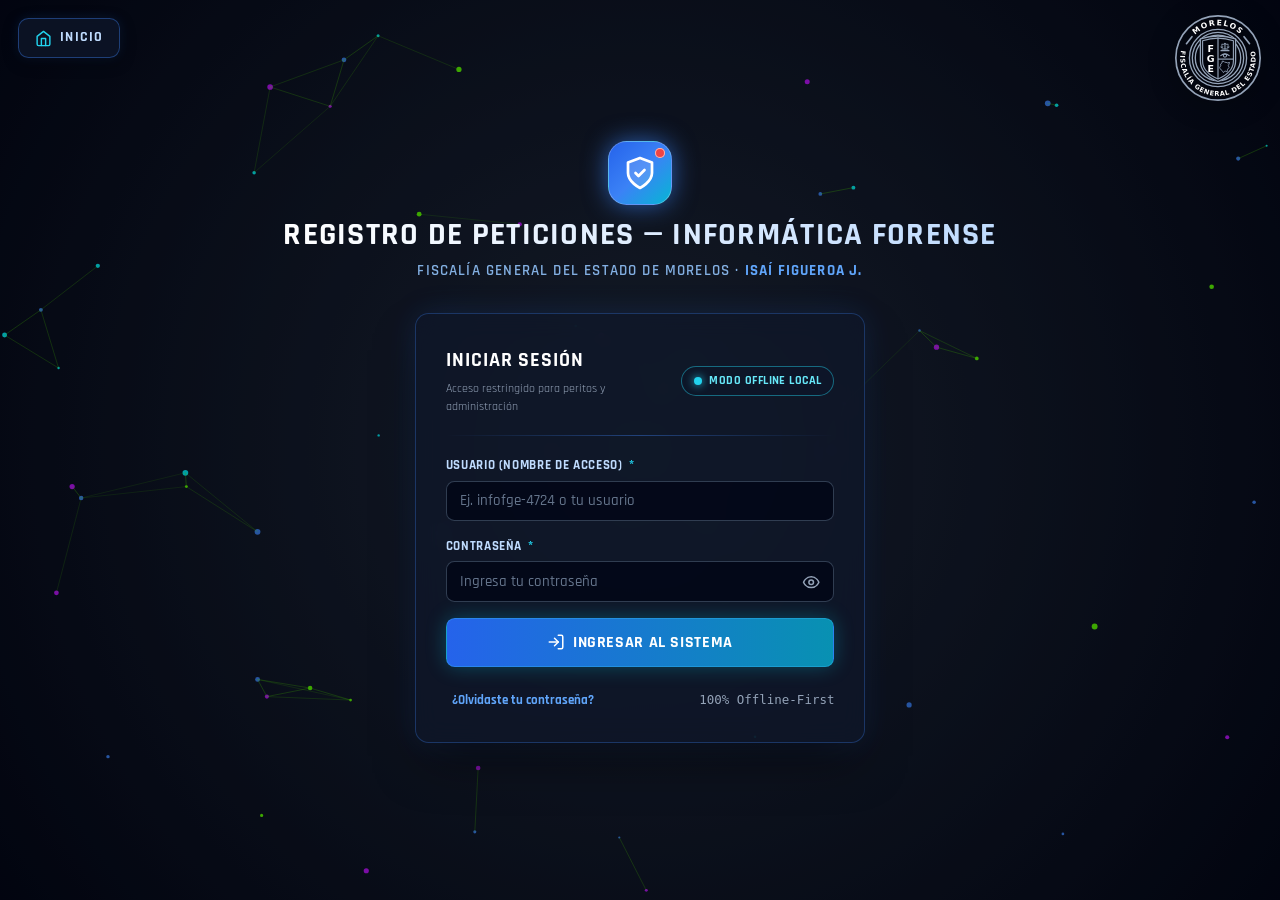
==== admin.html @ f2360ecc "Add files via upload" ====
<!DOCTYPE html>
<html lang="es">
<head>
    <meta charset="UTF-8">
    <meta name="viewport" content="width=device-width, initial-scale=1.0">
    <meta name="description" content="Panel Administrador — Sistema de Registro de Peticiones de Informática Forense FGE Morelos.">
    <meta name="author" content="Isaí Figueroa J.">
    <title>Panel Administrador — Registro Informática Forense | FGE Morelos</title>
    <link rel="manifest" href="manifest.webmanifest">
    <link rel="stylesheet" href="css/styles.css">
</head>
<body>
    <!-- Fondo animado de partículas idéntico al index.html de referencia -->
    <canvas id="network-canvas"></canvas>

    <!-- BOTÓN SUPERIOR IZQUIERDO: INICIO -->
    <a href="index.html" class="btn-inicio" title="Volver al Inicio / Acceso">
        <svg class="svg-icon text-cyan" style="width: 1.25em; height: 1.25em;" viewBox="0 0 24 24">
            <path d="m3 9 9-7 9 7v11a2 2 0 0 1-2 2H5a2 2 0 0 1-2-2z"/>
            <polyline points="9 22 9 12 15 12 15 22"/>
        </svg>
        <span>Inicio</span>
    </a>

    <!-- LOGO SUPERIOR DERECHO: FISCALÍA GENERAL DEL ESTADO DE MORELOS -->
    <div id="fgeLogoSlot" class="logo-fge" title="Fiscalía General del Estado de Morelos"></div>

    <main class="page-shell">
        <!-- ENCABEZADO INSTITUCIONAL -->
        <header class="page-header">
            <div class="header-icon-box">
                <svg style="width: 2.25rem; height: 2.25rem; color: #ffffff;" viewBox="0 0 24 24" fill="none" stroke="currentColor" stroke-width="1.8" stroke-linecap="round" stroke-linejoin="round">
                    <path d="M12 22s8-4 8-10V5l-8-3-8 3v7c0 6 8 10 8 10z" fill="rgba(255,255,255,0.16)"/>
                    <circle cx="12" cy="10" r="3"/>
                    <path d="M7.5 17a5 5 0 0 1 9 0"/>
                </svg>
                <span class="animate-ping" style="position:absolute; width:0.625rem; height:0.625rem; border-radius:9999px; top:6px; right:6px; background-color:#f87171;"></span>
                <span style="position:absolute; width:0.625rem; height:0.625rem; border-radius:9999px; top:6px; right:6px; background-color:#ef4444; border:1px solid rgba(255,255,255,0.6);"></span>
            </div>
            <h1 class="title-gradient">PANEL ADMINISTRADOR — INFORMÁTICA FORENSE</h1>
            <h2>
                Fiscalía General del Estado de Morelos ·
                <a class="u-link" href="http://www.isaifijer.com.mx" target="_blank" rel="noopener noreferrer">Isaí Figueroa J.</a>
            </h2>
        </header>

        <!-- BARRA SUPERIOR DEL ADMINISTRADOR -->
        <section class="glass-panel user-toolbar">
            <div class="user-identity">
                <img id="adminAvatar" src="" alt="Administrador" class="avatar-circle">
                <div>
                    <div class="flex items-center gap-2 flex-wrap">
                        <strong id="adminFullName" style="font-size:1.1rem;">Administrador</strong>
                        <span class="badge badge-amber">Administrador</span>
                        <span id="connectionStatusPill" class="status-pill local">
                            <span class="dot"></span><span>Offline Local</span>
                        </span>
                    </div>
                    <div id="adminSubInfo" class="text-xs text-muted font-mono">—</div>
                </div>
            </div>

            <div class="toolbar-actions">
                <button type="button" id="btnExportAllDBExcel" class="btn btn-success">
                    <svg class="svg-icon" viewBox="0 0 24 24"><path d="M21 15v4a2 2 0 0 1-2 2H5a2 2 0 0 1-2-2v-4"/><polyline points="7 10 12 15 17 10"/><line x1="12" y1="15" x2="12" y2="3"/></svg>
                    <span>Descargar BD Completa (Excel)</span>
                </button>
                <a href="dashboard.html" class="btn btn-primary">
                    <svg class="svg-icon" viewBox="0 0 24 24"><rect x="3" y="3" width="7" height="9" rx="1"/><rect x="14" y="3" width="7" height="5" rx="1"/><rect x="14" y="12" width="7" height="9" rx="1"/><rect x="3" y="16" width="7" height="5" rx="1"/></svg>
                    <span>Ir al Dashboard</span>
                </a>
                <button type="button" id="btnAdminProfile" class="btn btn-secondary btn-sm">Mi Perfil</button>
                <button type="button" id="btnAdminLogout" class="btn btn-danger btn-sm">Salir</button>
            </div>
        </section>

        <!-- KPI GLOBALES -->
        <section class="kpi-grid">
            <div class="kpi-card">
                <div>
                    <div class="kpi-label">Usuarios Registrados</div>
                    <div id="statUsersCount" class="kpi-value text-cyan">0</div>
                </div>
                <div class="kpi-icon" style="background:rgba(6,182,212,0.16); color:#22d3ee;">
                    <svg class="svg-icon" style="width:1.5rem;height:1.5rem;" viewBox="0 0 24 24"><path d="M17 21v-2a4 4 0 0 0-4-4H5a4 4 0 0 0-4 4v2"/><circle cx="9" cy="7" r="4"/><path d="M23 21v-2a4 4 0 0 0-3-3.87"/><path d="M16 3.13a4 4 0 0 1 0 7.75"/></svg>
                </div>
            </div>
            <div class="kpi-card">
                <div>
                    <div class="kpi-label">Total Registros BD</div>
                    <div id="statRecordsCount" class="kpi-value text-emerald">0</div>
                </div>
                <div class="kpi-icon" style="background:rgba(16,185,129,0.16); color:#34d399;">
                    <svg class="svg-icon" style="width:1.5rem;height:1.5rem;" viewBox="0 0 24 24"><ellipse cx="12" cy="5" rx="9" ry="3"/><path d="M21 12c0 1.66-4 3-9 3s-9-1.34-9-3"/><path d="M3 5v14c0 1.66 4 3 9 3s9-1.34 9-3V5"/></svg>
                </div>
            </div>
            <div class="kpi-card">
                <div>
                    <div class="kpi-label">Listados Pendientes</div>
                    <div id="statPendingCatalogs" class="kpi-value text-amber">0</div>
                </div>
                <div class="kpi-icon" style="background:rgba(245,158,11,0.16); color:#fbbf24;">
                    <svg class="svg-icon" style="width:1.5rem;height:1.5rem;" viewBox="0 0 24 24"><path d="M10.29 3.86 1.82 18a2 2 0 0 0 1.71 3h16.94a2 2 0 0 0 1.71-3L13.71 3.86a2 2 0 0 0-3.42 0z"/><line x1="12" y1="9" x2="12" y2="13"/><line x1="12" y1="17" x2="12.01" y2="17"/></svg>
                </div>
            </div>
            <div class="kpi-card">
                <div>
                    <div class="kpi-label">Cambios en Auditoría</div>
                    <div id="statAuditCount" class="kpi-value" style="color:#93c5fd;">0</div>
                </div>
                <div class="kpi-icon" style="background:rgba(59,130,246,0.18); color:#60a5fa;">
                    <svg class="svg-icon" style="width:1.5rem;height:1.5rem;" viewBox="0 0 24 24"><circle cx="12" cy="12" r="10"/><polyline points="12 6 12 12 16 14"/></svg>
                </div>
            </div>
        </section>

        <!-- NAVEGACIÓN POR PESTAÑAS DEL ADMINISTRADOR -->
        <nav class="tabs-nav" role="tablist">
            <button type="button" class="tab-btn active" data-tab="tabUsers">
                <svg class="svg-icon" viewBox="0 0 24 24"><path d="M17 21v-2a4 4 0 0 0-4-4H5a4 4 0 0 0-4 4v2"/><circle cx="9" cy="7" r="4"/></svg>
                <span>Usuarios</span>
            </button>
            <button type="button" class="tab-btn" data-tab="tabCatalogs">
                <svg class="svg-icon" viewBox="0 0 24 24"><line x1="8" y1="6" x2="21" y2="6"/><line x1="8" y1="12" x2="21" y2="12"/><line x1="8" y1="18" x2="21" y2="18"/><line x1="3" y1="6" x2="3.01" y2="6"/><line x1="3" y1="12" x2="3.01" y2="12"/><line x1="3" y1="18" x2="3.01" y2="18"/></svg>
                <span>Listados (7 Catálogos)</span>
                <span id="tabPendingBadge" class="tab-badge hidden">0</span>
            </button>
            <button type="button" class="tab-btn" data-tab="tabReports">
                <svg class="svg-icon" viewBox="0 0 24 24"><line x1="18" y1="20" x2="18" y2="10"/><line x1="12" y1="20" x2="12" y2="4"/><line x1="6" y1="20" x2="6" y2="14"/></svg>
                <span>Informes y Gráficas</span>
            </button>
            <button type="button" class="tab-btn" data-tab="tabDatabase">
                <svg class="svg-icon" viewBox="0 0 24 24"><ellipse cx="12" cy="5" rx="9" ry="3"/><path d="M21 12c0 1.66-4 3-9 3s-9-1.34-9-3"/><path d="M3 5v14c0 1.66 4 3 9 3s9-1.34 9-3V5"/></svg>
                <span>Base de Datos e Historial</span>
            </button>
            <button type="button" class="tab-btn" data-tab="tabFirebase">
                <svg class="svg-icon" viewBox="0 0 24 24"><circle cx="12" cy="12" r="3"/><path d="M19.4 15a1.65 1.65 0 0 0 .33 1.82l.06.06a2 2 0 1 1-2.83 2.83l-.06-.06a1.65 1.65 0 0 0-1.82-.33 1.65 1.65 0 0 0-1 1.51V21a2 2 0 1 1-4 0v-.09A1.65 1.65 0 0 0 9 19.4a1.65 1.65 0 0 0-1.82.33l-.06.06a2 2 0 1 1-2.83-2.83l.06-.06a1.65 1.65 0 0 0 .33-1.82 1.65 1.65 0 0 0-1.51-1H3a2 2 0 1 1 0-4h.09A1.65 1.65 0 0 0 4.6 9a1.65 1.65 0 0 0-.33-1.82l-.06-.06a2 2 0 1 1 2.83-2.83l.06.06a1.65 1.65 0 0 0 1.82.33H9a1.65 1.65 0 0 0 1-1.51V3a2 2 0 1 1 4 0v.09a1.65 1.65 0 0 0 1 1.51 1.65 1.65 0 0 0 1.82-.33l.06-.06a2 2 0 1 1 2.83 2.83l-.06.06a1.65 1.65 0 0 0-.33 1.82V9c.26.6.85 1 1.51 1H21a2 2 0 1 1 0 4h-.09a1.65 1.65 0 0 0-1.51 1z"/></svg>
                <span>Firebase y Respaldos</span>
            </button>
        </nav>

        <!-- ==================================================================
             PESTAÑA 1: GESTIÓN DE USUARIOS
             ================================================================== -->
        <section id="tabUsers" class="tab-panel active">
            <div class="glass-panel controls-bar">
                <div>
                    <h3 style="margin:0; font-size:1.15rem; text-transform:uppercase;">Control de Usuarios</h3>
                    <p class="text-xs text-muted" style="margin:0.2rem 0 0 0;">
                        Las contraseñas están cifradas y ocultas. Usa el botón <strong>"Resetear Contraseña"</strong> para enviar un correo al usuario y que capture su nueva contraseña.
                    </p>
                </div>
                <button type="button" id="btnOpenNewUserModal" class="btn btn-primary">
                    <svg class="svg-icon" viewBox="0 0 24 24"><line x1="12" y1="5" x2="12" y2="19"/><line x1="5" y1="12" x2="19" y2="12"/></svg>
                    <span>Nuevo Usuario</span>
                </button>
            </div>

            <div id="usersGrid" class="users-grid"></div>
        </section>

        <!-- ==================================================================
             PESTAÑA 2: 7 LISTADOS DEL DASHBOARD + PENDIENTES DE AUTORIZACIÓN
             ================================================================== -->
        <section id="tabCatalogs" class="tab-panel">
            <!-- Bandeja de Pendientes -->
            <div id="pendingCatalogsCard" class="glass-panel hidden" style="padding: 1.15rem; border-color: rgba(251,191,36,0.5);">
                <div class="flex items-center justify-between flex-wrap gap-2 mb-3">
                    <div>
                        <h3 style="margin:0; font-size:1.1rem; color:#fde68a; text-transform:uppercase;">
                            Elementos Agregados Manualmente — Pendientes de Autorización
                        </h3>
                        <p class="text-xs text-muted" style="margin:0.15rem 0 0 0;">
                            Revisa, edita (si hay errores de ortografía) o autoriza estos valores capturados por los usuarios para incorporarlos oficialmente a las listas.
                        </p>
                    </div>
                </div>
                <div id="pendingCatalogsList" class="flex flex-col gap-2"></div>
            </div>

            <!-- Editor de los 7 Catálogos -->
            <div class="catalog-layout">
                <aside class="glass-panel" style="padding: 1rem;">
                    <div class="form-label mb-2">Campos en Forma de Lista</div>
                    <div id="catalogSidebarNav" class="catalog-sidebar"></div>
                </aside>

                <div class="glass-panel" style="padding: 1.2rem;">
                    <div class="flex items-center justify-between flex-wrap gap-2 mb-3">
                        <div>
                            <h3 id="activeCatalogTitle" style="margin:0; font-size:1.15rem; text-transform:uppercase;">Listado</h3>
                            <span id="activeCatalogCount" class="text-xs text-muted font-mono">0 elementos</span>
                        </div>
                        <div class="flex flex-wrap gap-2">
                            <input type="text" id="catalogSearchInput" class="form-control" style="width:220px;" placeholder="Filtrar lista...">
                        </div>
                    </div>

                    <form id="addCatalogItemForm" class="flex flex-wrap gap-2 mb-3">
                        <input type="text" id="newCatalogValueInput" class="form-control" style="flex:1 1 260px;" placeholder="Escribe un nuevo elemento para esta lista...">
                        <button type="submit" class="btn btn-primary">
                            <svg class="svg-icon" viewBox="0 0 24 24"><line x1="12" y1="5" x2="12" y2="19"/><line x1="5" y1="12" x2="19" y2="12"/></svg>
                            <span>Agregar a la Lista</span>
                        </button>
                    </form>

                    <div id="catalogItemsContainer" class="flex flex-col gap-2" style="max-height: 52vh; overflow-y: auto;"></div>
                </div>
            </div>
        </section>

        <!-- ==================================================================
             PESTAÑA 3: INFORMES Y GRÁFICAS DEL ADMINISTRADOR (INDIVIDUAL / SELECCIÓN / TODOS)
             ================================================================== -->
        <section id="tabReports" class="tab-panel">
            <div class="glass-panel" style="padding: 1.2rem; display:flex; flex-direction:column; gap:1rem;">
                <div class="flex flex-wrap items-center justify-between gap-3">
                    <div>
                        <h3 style="margin:0; font-size:1.15rem; text-transform:uppercase;">Informes y Gráficas Multiusuario</h3>
                        <p class="text-xs text-muted" style="margin:0.2rem 0 0 0;">
                            Como administrador puedes generar informes de <strong>todos los usuarios</strong>, de <strong>un solo usuario</strong> o de <strong>una selección específica</strong> y exportarlos con gráficas a Excel.
                        </p>
                    </div>
                    <button type="button" id="btnAdminExportReportExcel" class="btn btn-success">
                        <svg class="svg-icon" viewBox="0 0 24 24"><path d="M21 15v4a2 2 0 0 1-2 2H5a2 2 0 0 1-2-2v-4"/><polyline points="7 10 12 15 17 10"/><line x1="12" y1="15" x2="12" y2="3"/></svg>
                        <span>Exportar Informe + Gráficas (.xlsx)</span>
                    </button>
                </div>

                <div class="form-grid-3">
                    <div class="form-group">
                        <label class="form-label" for="adminRepScopeMode">Alcance del Informe</label>
                        <select id="adminRepScopeMode" class="form-control">
                            <option value="all">Todos los usuarios</option>
                            <option value="single">Un usuario individual</option>
                            <option value="selected">Solo algunos usuarios seleccionados</option>
                        </select>
                    </div>
                    <div class="form-group">
                        <label class="form-label" for="adminRepDateFrom">Fecha Ingreso Desde</label>
                        <input type="date" id="adminRepDateFrom" class="form-control">
                    </div>
                    <div class="form-group">
                        <label class="form-label" for="adminRepDateTo">Fecha Ingreso Hasta</label>
                        <input type="date" id="adminRepDateTo" class="form-control">
                    </div>
                </div>

                <!-- Selector Individual -->
                <div id="adminRepSingleBox" class="form-group hidden">
                    <label class="form-label" for="adminRepSingleUserSelect">Selecciona el Usuario</label>
                    <select id="adminRepSingleUserSelect" class="form-control" style="max-width:420px;"></select>
                </div>

                <!-- Selector Múltiple -->
                <div id="adminRepMultiBox" class="form-group hidden">
                    <div class="flex items-center justify-between">
                        <label class="form-label">Selecciona los Usuarios a Incluir</label>
                        <div class="flex gap-2">
                            <button type="button" id="btnSelectAllUsersRep" class="btn btn-ghost btn-sm">Marcar todos</button>
                            <button type="button" id="btnClearAllUsersRep" class="btn btn-ghost btn-sm">Desmarcar</button>
                        </div>
                    </div>
                    <div id="adminRepMultiCheckboxes" class="user-checklist"></div>
                </div>

                <!-- Columnas / Gráficas -->
                <div class="form-group">
                    <label class="form-label">Columnas / Gráficas a Generar</label>
                    <div id="adminRepDimsCheckboxes" class="user-checklist"></div>
                </div>
            </div>

            <div id="adminReportKpis" class="kpi-grid"></div>
            <div id="adminReportChartsGrid" class="charts-grid"></div>
        </section>

        <!-- ==================================================================
             PESTAÑA 4: BASE DE DATOS GLOBAL E HISTORIAL DE CAMBIOS
             ================================================================== -->
        <section id="tabDatabase" class="tab-panel">
            <div class="glass-panel controls-bar">
                <div class="filters-group">
                    <div class="search-box">
                        <svg class="svg-icon search-icon" viewBox="0 0 24 24"><circle cx="11" cy="11" r="8"/><line x1="21" y1="21" x2="16.65" y2="16.65"/></svg>
                        <input type="text" id="adminDbSearch" class="form-control" placeholder="Buscar en toda la base de datos...">
                    </div>
                    <select id="adminDbUserFilter" class="form-control" style="width:auto; min-width:200px;">
                        <option value="">Todos los usuarios</option>
                    </select>
                </div>
                <div class="flex flex-wrap gap-2">
                    <button type="button" id="btnExportDbTabExcel" class="btn btn-success btn-sm">
                        Descargar Toda la BD en Excel (.xlsx)
                    </button>
                </div>
            </div>

            <div class="glass-panel" style="padding: 1rem;">
                <h4 style="margin:0 0 0.75rem 0; text-transform:uppercase; color:#bfdbfe;">Registros Globales de Todos los Usuarios</h4>
                <div class="table-container" style="max-height: 44vh; overflow-y: auto;">
                    <table class="data-table">
                        <thead>
                            <tr>
                                <th style="text-align:center;">NUM</th>
                                <th>LLAMADO</th>
                                <th>PERITO</th>
                                <th>FECHA INGRESO</th>
                                <th>CARPETA</th>
                                <th>FISCALÍA</th>
                                <th>MINISTERIO PÚBLICO</th>
                                <th>PERICIAL SOLICITA</th>
                                <th>EVIDENCIA</th>
                                <th>ENTREGA DICT.</th>
                                <th>RECEPTOR</th>
                                <th>QUÉ SE ENTREGÓ</th>
                                <th>OBSERVACIONES</th>
                                <th>FECHA ENT. EVID.</th>
                                <th>CUSTODIO / AIC</th>
                                <th>CAPTURÓ</th>
                                <th>CAMBIOS</th>
                            </tr>
                        </thead>
                        <tbody id="adminDbTableBody"></tbody>
                    </table>
                </div>
            </div>

            <div class="glass-panel" style="padding: 1.15rem;">
                <div class="flex items-center justify-between flex-wrap gap-2 mb-3">
                    <h4 style="margin:0; text-transform:uppercase; color:#fde68a;">Historial Global de Cambios (Auditoría Inmutable)</h4>
                    <span id="adminAuditTotalLabel" class="text-xs text-muted font-mono">0 eventos</span>
                </div>
                <div class="table-container" style="max-height: 40vh; overflow-y: auto;">
                    <table class="data-table compact">
                        <thead>
                            <tr>
                                <th style="text-align:center;">FOLIO</th>
                                <th>ACCIÓN</th>
                                <th>CAMPO</th>
                                <th>VALOR ANTERIOR</th>
                                <th>VALOR NUEVO</th>
                                <th>MOTIVO</th>
                                <th>EDITADO POR</th>
                                <th>FECHA Y HORA</th>
                            </tr>
                        </thead>
                        <tbody id="adminAuditTableBody"></tbody>
                    </table>
                </div>
            </div>
        </section>

        <!-- ==================================================================
             PESTAÑA 5: CONFIGURACIÓN DE FIREBASE Y RESPALDOS OFFLINE
             ================================================================== -->
        <section id="tabFirebase" class="tab-panel">
            <div class="form-grid-2">
                <div class="glass-panel" style="padding: 1.25rem; display:flex; flex-direction:column; gap:0.9rem;">
                    <h3 style="margin:0; font-size:1.12rem; text-transform:uppercase; color:#67e8f9;">Conexión con Firebase (Nube + Caché Offline)</h3>
                    <p class="text-sm text-muted" style="margin:0;">
                        Pega aquí los valores de tu App Web de <strong>Firebase</strong> (o edita <code>js/firebase-config.js</code>) para activar
                        sincronización multiusuario en tiempo real, persistencia offline de Firestore y envío automático de correos de restablecimiento de contraseña.
                    </p>
                    <form id="firebaseConfigForm" class="flex flex-col gap-3">
                        <div class="form-group">
                            <label class="form-label" for="fbApiKey">apiKey</label>
                            <input type="text" id="fbApiKey" class="form-control font-mono" placeholder="AIzaSy...">
                        </div>
                        <div class="form-group">
                            <label class="form-label" for="fbAuthDomain">authDomain</label>
                            <input type="text" id="fbAuthDomain" class="form-control font-mono" placeholder="tu-proyecto.firebaseapp.com">
                        </div>
                        <div class="form-group">
                            <label class="form-label" for="fbProjectId">projectId</label>
                            <input type="text" id="fbProjectId" class="form-control font-mono" placeholder="tu-proyecto-id">
                        </div>
                        <div class="form-group">
                            <label class="form-label" for="fbStorageBucket">storageBucket</label>
                            <input type="text" id="fbStorageBucket" class="form-control font-mono" placeholder="tu-proyecto.appspot.com">
                        </div>
                        <div class="form-group">
                            <label class="form-label" for="fbMessagingSenderId">messagingSenderId</label>
                            <input type="text" id="fbMessagingSenderId" class="form-control font-mono" placeholder="123456789012">
                        </div>
                        <div class="form-group">
                            <label class="form-label" for="fbAppId">appId</label>
                            <input type="text" id="fbAppId" class="form-control font-mono" placeholder="1:123456:web:abcdef">
                        </div>
                        <div class="flex flex-wrap gap-2 mt-1">
                            <button type="submit" class="btn btn-primary">Guardar Configuración y Recargar</button>
                            <button type="button" id="btnResetFirebaseCfg" class="btn btn-ghost">Volver a Modo Local Offline</button>
                        </div>
                    </form>
                </div>

                <div class="glass-panel" style="padding: 1.25rem; display:flex; flex-direction:column; gap:1rem;">
                    <h3 style="margin:0; font-size:1.12rem; text-transform:uppercase; color:#6ee7b7;">Utilidades y Respaldos</h3>
                    <div class="info-box">
                        <strong>Datos Base de LIBRO_INFORMATICA.xlsx:</strong><br>
                        Los 7 catálogos oficiales ya fueron precargados automáticamente. Si deseas probar reportes, gráficas y descargas de Excel de inmediato, puedes cargar opcionalmente los 25 registros de ejemplo de tu archivo Excel.
                    </div>
                    <button type="button" id="btnImportSampleData" class="btn btn-secondary">
                        Cargar 25 Registros de Muestra (LIBRO_INFORMATICA.xlsx)
                    </button>

                    <div class="divider-line"></div>

                    <div class="info-box success">
                        <strong>Respaldo Offline (.json):</strong><br>
                        Descarga una copia completa de usuarios (sin contraseñas), catálogos, registros e historial de cambios en formato JSON para resguardo local.
                    </div>
                    <button type="button" id="btnExportJsonBackup" class="btn btn-success">
                        Descargar Respaldo Completo (.json)
                    </button>

                    <div class="divider-line"></div>

                    <div class="text-xs text-muted">
                        Consulta el archivo <code>README_FIREBASE.md</code> y <code>firestore.rules</code> incluidos en la carpeta del proyecto para configurar paso a paso Firebase Auth y Cloud Firestore.
                    </div>
                </div>
            </div>
        </section>
    </main>

    <!-- ======================================================================
         MODAL: CREAR / EDITAR USUARIO (CONTRASEÑA NUNCA VISIBLE AL EDITAR)
         ====================================================================== -->
    <div id="userModal" class="modal-backdrop">
        <div class="glass-panel-strong modal-dialog modal-sm">
            <div class="modal-header">
                <h3 class="modal-title" id="userModalTitle">Nuevo Usuario</h3>
                <button type="button" class="modal-close" data-close-modal="userModal">&times;</button>
            </div>
            <form id="userForm" class="modal-body flex flex-col gap-3">
                <input type="hidden" id="usrEditId">

                <div class="flex flex-col items-center gap-2">
                    <img id="usrPhotoPreview" src="" alt="Foto usuario" class="avatar-lg">
                    <label class="btn btn-secondary btn-sm" style="cursor:pointer;">
                        <span>Subir Fotografía</span>
                        <input type="file" id="usrPhotoInput" accept="image/*" class="hidden">
                    </label>
                </div>

                <div class="form-group">
                    <label class="form-label" for="usrFullName">Nombre Completo <span class="req-star">*</span></label>
                    <input type="text" id="usrFullName" class="form-control" placeholder="Ej. Ing. Luis Ángel Pérez" required>
                </div>
                <div class="form-group">
                    <label class="form-label" for="usrUsername">Nombre de Acceso (Usuario) <span class="req-star">*</span></label>
                    <input type="text" id="usrUsername" class="form-control font-mono" placeholder="Ej. luis.angel" required>
                </div>
                <div class="form-group">
                    <label class="form-label" for="usrEmail">Correo Electrónico <span class="req-star">*</span></label>
                    <input type="email" id="usrEmail" class="form-control" placeholder="usuario@fiscaliamorelos.gob.mx" required>
                </div>

                <!-- Contraseña inicial SOLO al crear usuario; jamás visible después -->
                <div id="usrPasswordWrap" class="form-group">
                    <label class="form-label" for="usrPassword">Contraseña Inicial <span class="req-star">*</span></label>
                    <input type="password" id="usrPassword" class="form-control" placeholder="Se cifrará automáticamente (no visible después)">
                    <span class="form-hint">Una vez creado el usuario, nunca podrás ver su contraseña. Solo podrás resetearla por correo.</span>
                </div>

                <div id="usrActiveWrap" class="form-group hidden">
                    <label class="flex items-center gap-2 text-sm" style="cursor:pointer;">
                        <input type="checkbox" id="usrActiveCheck" checked style="width:1rem;height:1rem;accent-color:#22d3ee;">
                        <span>Cuenta Activa (permitir inicio de sesión)</span>
                    </label>
                </div>

                <div id="userFormError" class="info-box danger hidden"></div>
            </form>
            <div class="modal-footer">
                <button type="button" class="btn btn-ghost" data-close-modal="userModal">Cancelar</button>
                <button type="button" id="btnSaveUser" class="btn btn-primary">Guardar Usuario</button>
            </div>
        </div>
    </div>

    <!-- ======================================================================
         MODAL: RESULTADO DE RESETEO DE CONTRASEÑA POR CORREO
         ====================================================================== -->
    <div id="resetResultModal" class="modal-backdrop">
        <div class="glass-panel-strong modal-dialog modal-sm">
            <div class="modal-header">
                <h3 class="modal-title">Reseteo de Contraseña</h3>
                <button type="button" class="modal-close" data-close-modal="resetResultModal">&times;</button>
            </div>
            <div class="modal-body flex flex-col gap-3" id="resetResultBody"></div>
            <div class="modal-footer">
                <button type="button" class="btn btn-secondary" data-close-modal="resetResultModal">Cerrar</button>
            </div>
        </div>
    </div>

    <!-- ======================================================================
         MODAL: EDITAR / AUTORIZAR ELEMENTO DE CATÁLOGO
         ====================================================================== -->
    <div id="catalogEditModal" class="modal-backdrop">
        <div class="glass-panel-strong modal-dialog modal-sm">
            <div class="modal-header">
                <h3 class="modal-title" id="catEditModalTitle">Editar y Autorizar Elemento</h3>
                <button type="button" class="modal-close" data-close-modal="catalogEditModal">&times;</button>
            </div>
            <div class="modal-body flex flex-col gap-3">
                <input type="hidden" id="catEditId">
                <div class="form-group">
                    <label class="form-label" for="catEditValue">Texto Oficial para el Listado</label>
                    <input type="text" id="catEditValue" class="form-control">
                </div>
                <label class="flex items-center gap-2 text-sm" style="cursor:pointer;">
                    <input type="checkbox" id="catPropagateCheck" checked style="width:1rem;height:1rem;accent-color:#22d3ee;">
                    <span>Actualizar también los registros existentes que usaron el texto anterior</span>
                </label>
            </div>
            <div class="modal-footer">
                <button type="button" class="btn btn-ghost" data-close-modal="catalogEditModal">Cancelar</button>
                <button type="button" id="btnConfirmCatalogEdit" class="btn btn-success">Guardar y Autorizar</button>
            </div>
        </div>
    </div>

    <!-- ======================================================================
         MODAL: MI PERFIL DEL ADMINISTRADOR
         ====================================================================== -->
    <div id="adminProfileModal" class="modal-backdrop">
        <div class="glass-panel-strong modal-dialog modal-sm">
            <div class="modal-header">
                <h3 class="modal-title">Mi Perfil (Administrador)</h3>
                <button type="button" class="modal-close" data-close-modal="adminProfileModal">&times;</button>
            </div>
            <div class="modal-body flex flex-col gap-4">
                <div class="flex flex-col items-center gap-3">
                    <img id="admProfAvatarPreview" src="" alt="Foto Admin" class="avatar-lg">
                    <label class="btn btn-secondary btn-sm" style="cursor:pointer;">
                        <span>Cambiar Fotografía</span>
                        <input type="file" id="admProfPhotoInput" accept="image/*" class="hidden">
                    </label>
                </div>
                <div class="divider-line"></div>
                <form id="admProfPwdForm" class="flex flex-col gap-3">
                    <strong class="text-sm" style="text-transform:uppercase; color:#bfdbfe;">Cambiar Contraseña</strong>
                    <div class="form-group">
                        <label class="form-label" for="admCurPwd">Contraseña actual</label>
                        <input type="password" id="admCurPwd" class="form-control" required>
                    </div>
                    <div class="form-group">
                        <label class="form-label" for="admNewPwd">Nueva contraseña</label>
                        <input type="password" id="admNewPwd" class="form-control" required>
                    </div>
                    <div class="form-group">
                        <label class="form-label" for="admConfPwd">Confirmar nueva contraseña</label>
                        <input type="password" id="admConfPwd" class="form-control" required>
                    </div>
                    <div id="admPwdMsg" class="info-box hidden"></div>
                    <button type="submit" class="btn btn-primary w-full">Actualizar Contraseña</button>
                </form>
            </div>
            <div class="modal-footer">
                <button type="button" class="btn btn-ghost" data-close-modal="adminProfileModal">Cerrar</button>
            </div>
        </div>
    </div>

    <!-- Notificación Toast -->
    <div id="toast" class="toast-box">
        <svg class="svg-icon text-cyan" viewBox="0 0 24 24">
            <path d="M22 11.08V12a10 10 0 1 1-5.93-9.14"/>
            <polyline points="22 4 12 14.01 9 11.01"/>
        </svg>
        <span id="toastMsg" class="text-sm font-bold"></span>
    </div>

    <!-- Librerías 100% Locales Offline -->
    <script src="vendor/firebase-app-compat.js"></script>
    <script src="vendor/firebase-auth-compat.js"></script>
    <script src="vendor/firebase-firestore-compat.js"></script>
    <script src="vendor/chart.umd.min.js"></script>
    <script src="vendor/exceljs.min.js"></script>
    <script src="js/firebase-config.js"></script>
    <script src="js/seed-data.js"></script>
    <script src="js/ui-common.js"></script>
    <script src="js/db.js"></script>
    <script src="js/charts.js"></script>
    <script src="js/excel-export.js"></script>
    <script src="js/particles.js"></script>
    <script src="js/admin.js"></script>
</body>
</html>
---- css/styles.css ----
/* ==========================================================================
   SISTEMA DE REGISTRO DE PETICIONES — INFORMÁTICA FORENSE
   Fiscalía General del Estado de Morelos
   Estilos 100% Offline (Idéntica identidad visual al index.html de referencia)
   ========================================================================== */

@font-face {
    font-family: 'Rajdhani';
    src: url('../assets/fonts/rajdhani-latin-400-normal.woff2') format('woff2');
    font-weight: 400;
    font-style: normal;
    font-display: swap;
}
@font-face {
    font-family: 'Rajdhani';
    src: url('../assets/fonts/rajdhani-latin-500-normal.woff2') format('woff2');
    font-weight: 500;
    font-style: normal;
    font-display: swap;
}
@font-face {
    font-family: 'Rajdhani';
    src: url('../assets/fonts/rajdhani-latin-600-normal.woff2') format('woff2');
    font-weight: 600;
    font-style: normal;
    font-display: swap;
}
@font-face {
    font-family: 'Rajdhani';
    src: url('../assets/fonts/rajdhani-latin-700-normal.woff2') format('woff2');
    font-weight: 700;
    font-style: normal;
    font-display: swap;
}

:root {
    --bg-void: #050505;
    --bg-deep: #020617;
    --bg-slate: #0f172a;
    --bg-slate-mid: #1e293b;
    --border-slate: #334155;
    --border-blue: rgba(59, 130, 246, 0.32);
    --border-cyan: rgba(6, 182, 212, 0.45);
    --text-white: #ffffff;
    --text-light: #e2e8f0;
    --text-muted: #94a3b8;
    --text-dim: #64748b;
    --accent-blue: #3b82f6;
    --accent-blue-dark: #2563eb;
    --accent-cyan: #22d3ee;
    --accent-cyan-dark: #0891b2;
    --accent-emerald: #34d399;
    --accent-amber: #fbbf24;
    --accent-rose: #fb7185;
    --accent-red: #ef4444;
    color-scheme: dark;
}

*, ::before, ::after {
    box-sizing: border-box;
    border-width: 0;
    border-style: solid;
    border-color: var(--border-slate);
}

html, body {
    margin: 0;
    padding: 0;
}

body {
    font-family: 'Rajdhani', system-ui, -apple-system, BlinkMacSystemFont, 'Segoe UI', Roboto, sans-serif;
    background-color: var(--bg-void);
    color: var(--text-white);
    overflow-x: hidden;
    min-height: 100vh;
    -webkit-font-smoothing: antialiased;
    line-height: 1.45;
}

button, input, select, textarea {
    font-family: inherit;
    font-size: 100%;
    margin: 0;
    color: inherit;
}

button {
    cursor: pointer;
    background: none;
}

button:disabled {
    opacity: 0.45;
    cursor: not-allowed;
}

a {
    color: inherit;
}

/* Fondo de Red Interactiva idéntico al index.html original */
#network-canvas {
    position: fixed;
    top: 0;
    left: 0;
    width: 100%;
    height: 100%;
    z-index: -1;
    background: radial-gradient(circle at center, #1e293b 0%, #020617 100%);
    opacity: 0.65;
    pointer-events: none;
}

/* Panel Glassmorphism idéntico */
.glass-panel {
    background: rgba(15, 23, 42, 0.74);
    backdrop-filter: blur(12px);
    -webkit-backdrop-filter: blur(12px);
    border: 1px solid rgba(59, 130, 246, 0.3);
    box-shadow: 0 25px 50px -12px rgba(0, 0, 0, 0.5), 0 0 30px rgba(59, 130, 246, 0.15);
    border-radius: 0.85rem;
}

.glass-panel-strong {
    background: rgba(10, 17, 34, 0.9);
    backdrop-filter: blur(16px);
    -webkit-backdrop-filter: blur(16px);
    border: 1px solid rgba(59, 130, 246, 0.38);
    box-shadow: 0 25px 60px -12px rgba(0, 0, 0, 0.75), 0 0 35px rgba(6, 182, 212, 0.14);
    border-radius: 0.95rem;
}

/* Encabezado idéntico al index.html de referencia */
.header-icon-box {
    width: 4rem;
    height: 4rem;
    background: linear-gradient(135deg, #2563eb 0%, #3b82f6 50%, #06b6d4 100%);
    box-shadow: 0 0 25px rgba(59, 130, 246, 0.65);
    border: 1px solid rgba(255, 255, 255, 0.25);
    border-radius: 1.15rem;
    display: flex;
    align-items: center;
    justify-content: center;
    position: relative;
    flex-shrink: 0;
}

.title-gradient {
    background: linear-gradient(to right, #ffffff, #bfdbfe);
    -webkit-background-clip: text;
    background-clip: text;
    color: transparent;
}

.page-header {
    display: flex;
    flex-direction: column;
    align-items: center;
    justify-content: center;
    text-align: center;
    margin-bottom: 0.5rem;
    padding: 0 5.5rem;
}

.page-header h1 {
    margin: 0.65rem 0 0 0;
    font-size: 1.65rem;
    line-height: 1.2;
    font-weight: 700;
    text-transform: uppercase;
    letter-spacing: 0.04em;
}

.page-header h2 {
    margin: 0.35rem 0 0 0;
    font-size: 0.92rem;
    font-weight: 600;
    letter-spacing: 0.08em;
    text-transform: uppercase;
    color: rgba(147, 197, 253, 0.88);
}

@media (min-width: 768px) {
    .page-header h1 {
        font-size: 2rem;
    }
}

.u-link {
    text-decoration: none;
    color: #60a5fa;
    font-weight: 700;
    transition: color 0.2s ease;
}
.u-link:hover {
    color: #93c5fd;
    text-decoration: underline;
}

/* Botón Inicio superior izquierdo idéntico */
.btn-inicio {
    position: fixed;
    top: 1.15rem;
    left: 1.15rem;
    z-index: 40;
    display: inline-flex;
    align-items: center;
    gap: 0.5rem;
    padding: 0.55rem 1rem;
    background: rgba(15, 23, 42, 0.78);
    backdrop-filter: blur(10px);
    -webkit-backdrop-filter: blur(10px);
    border: 1px solid rgba(59, 130, 246, 0.4);
    border-radius: 0.65rem;
    color: #bfdbfe;
    font-size: 0.85rem;
    font-weight: 700;
    text-transform: uppercase;
    letter-spacing: 0.08em;
    text-decoration: none;
    box-shadow: 0 4px 15px rgba(0, 0, 0, 0.4), 0 0 12px rgba(59, 130, 246, 0.15);
    transition: all 0.25s cubic-bezier(0.4, 0, 0.2, 1);
}
.btn-inicio:hover {
    background: rgba(37, 99, 235, 0.25);
    border-color: #22d3ee;
    color: #ffffff;
    box-shadow: 0 0 20px rgba(6, 182, 212, 0.45);
    transform: translateY(-1px);
}

/* Logo FGE superior derecho idéntico */
.logo-fge {
    position: fixed;
    top: 0.85rem;
    right: 1.15rem;
    z-index: 40;
    width: 5.5rem;
    height: 5.5rem;
    background: transparent;
    filter: drop-shadow(0 4px 12px rgba(0, 0, 0, 0.75));
    display: flex;
    align-items: center;
    justify-content: center;
    transition: transform 0.25s ease, filter 0.25s ease;
    user-select: none;
}
.logo-fge:hover {
    transform: scale(1.05);
    filter: drop-shadow(0 0 14px rgba(148, 163, 184, 0.45));
}

@media (max-width: 639px) {
    .btn-inicio {
        top: 0.75rem;
        left: 0.75rem;
        padding: 0.45rem 0.75rem;
        font-size: 0.74rem;
    }
    .logo-fge {
        top: 0.6rem;
        right: 0.75rem;
        width: 3.9rem;
        height: 3.9rem;
    }
    .page-header {
        padding: 2.6rem 0.5rem 0 0.5rem;
    }
}

/* Íconos SVG y animaciones */
.svg-icon {
    display: inline-block;
    width: 1.15em;
    height: 1.15em;
    vertical-align: -0.15em;
    fill: none;
    stroke: currentColor;
    stroke-width: 2;
    stroke-linecap: round;
    stroke-linejoin: round;
    flex-shrink: 0;
}

@keyframes ping {
    75%, 100% { transform: scale(2); opacity: 0; }
}
@keyframes spin {
    to { transform: rotate(360deg); }
}
@keyframes fadeSlideUp {
    from { opacity: 0; transform: translateY(10px); }
    to { opacity: 1; transform: translateY(0); }
}

.animate-ping { animation: ping 1.2s cubic-bezier(0, 0, 0.2, 1) infinite; }
.animate-spin { animation: spin 1s linear infinite; }
.animate-in { animation: fadeSlideUp 0.24s ease-out both; }

/* Contenedores principales */
.page-shell {
    width: 100%;
    max-width: 1680px;
    margin: 0 auto;
    padding: 1.5rem 1rem 3rem 1rem;
    position: relative;
    z-index: 10;
    display: flex;
    flex-direction: column;
    gap: 1.25rem;
}

@media (min-width: 768px) {
    .page-shell {
        padding: 1.75rem 2rem 3rem 2rem;
    }
}

/* Barra superior del usuario */
.user-toolbar {
    display: flex;
    flex-wrap: wrap;
    align-items: center;
    justify-content: space-between;
    gap: 0.9rem;
    padding: 0.9rem 1.25rem;
}

.user-identity {
    display: flex;
    align-items: center;
    gap: 0.85rem;
    min-width: 0;
}

.avatar-circle {
    width: 3rem;
    height: 3rem;
    border-radius: 9999px;
    object-fit: cover;
    border: 2px solid rgba(34, 211, 238, 0.65);
    box-shadow: 0 0 14px rgba(6, 182, 212, 0.25);
    background: #0f172a;
    flex-shrink: 0;
}

.avatar-sm {
    width: 2.25rem;
    height: 2.25rem;
    border-radius: 9999px;
    object-fit: cover;
    border: 1.5px solid rgba(59, 130, 246, 0.55);
    background: #0f172a;
    flex-shrink: 0;
}

.avatar-lg {
    width: 5.5rem;
    height: 5.5rem;
    border-radius: 9999px;
    object-fit: cover;
    border: 2.5px solid #22d3ee;
    box-shadow: 0 0 22px rgba(6, 182, 212, 0.35);
    background: #0f172a;
}

.toolbar-actions {
    display: flex;
    flex-wrap: wrap;
    align-items: center;
    gap: 0.6rem;
}

/* Indicador de conexión / modo */
.status-pill {
    display: inline-flex;
    align-items: center;
    gap: 0.45rem;
    padding: 0.32rem 0.72rem;
    border-radius: 9999px;
    font-size: 0.76rem;
    font-weight: 700;
    letter-spacing: 0.04em;
    text-transform: uppercase;
    border: 1px solid rgba(51, 65, 85, 0.85);
    background: rgba(15, 23, 42, 0.85);
    color: #cbd5e1;
    white-space: nowrap;
    flex-shrink: 0;
}
.status-pill .dot {
    width: 0.5rem;
    height: 0.5rem;
    border-radius: 9999px;
}
.status-pill.online {
    border-color: rgba(52, 211, 153, 0.45);
    color: #6ee7b7;
}
.status-pill.online .dot {
    background: #34d399;
    box-shadow: 0 0 8px #34d399;
}
.status-pill.offline {
    border-color: rgba(251, 191, 36, 0.45);
    color: #fde68a;
}
.status-pill.offline .dot {
    background: #fbbf24;
    box-shadow: 0 0 8px #fbbf24;
}
.status-pill.local {
    border-color: rgba(34, 211, 238, 0.45);
    color: #67e8f9;
}
.status-pill.local .dot {
    background: #22d3ee;
    box-shadow: 0 0 8px #22d3ee;
}

/* Botones del sistema */
.btn {
    display: inline-flex;
    align-items: center;
    justify-content: center;
    gap: 0.48rem;
    padding: 0.62rem 1.1rem;
    border-radius: 0.55rem;
    font-size: 0.9rem;
    font-weight: 700;
    letter-spacing: 0.04em;
    text-transform: uppercase;
    transition: all 0.2s ease;
    text-decoration: none;
    white-space: nowrap;
}

.btn-sm {
    padding: 0.42rem 0.78rem;
    font-size: 0.78rem;
    border-radius: 0.45rem;
}

.btn-lg {
    padding: 0.82rem 1.45rem;
    font-size: 0.98rem;
}

.btn-primary {
    background: linear-gradient(to right, #2563eb, #0891b2);
    color: #ffffff;
    box-shadow: 0 0 20px rgba(6, 182, 212, 0.32);
    border: 1px solid rgba(56, 189, 248, 0.35);
}
.btn-primary:hover:not(:disabled) {
    background: linear-gradient(to right, #3b82f6, #06b6d4);
    box-shadow: 0 0 26px rgba(6, 182, 212, 0.55);
    transform: translateY(-1px);
}

.btn-secondary {
    background: rgba(30, 41, 59, 0.92);
    border: 1px solid rgba(6, 182, 212, 0.4);
    color: #e2e8f0;
    box-shadow: 0 6px 14px -4px rgba(0, 0, 0, 0.35);
}
.btn-secondary:hover:not(:disabled) {
    background: #334155;
    border-color: #22d3ee;
    color: #ffffff;
}

.btn-success {
    background: linear-gradient(to right, #059669, #0d9488);
    color: #ffffff;
    border: 1px solid rgba(52, 211, 153, 0.45);
    box-shadow: 0 0 18px rgba(16, 185, 129, 0.28);
}
.btn-success:hover:not(:disabled) {
    background: linear-gradient(to right, #10b981, #14b8a6);
    box-shadow: 0 0 24px rgba(16, 185, 129, 0.48);
    transform: translateY(-1px);
}

.btn-warning {
    background: rgba(180, 83, 9, 0.3);
    border: 1px solid rgba(251, 191, 36, 0.55);
    color: #fde68a;
}
.btn-warning:hover:not(:disabled) {
    background: rgba(217, 119, 6, 0.45);
    border-color: #fbbf24;
    color: #ffffff;
}

.btn-danger {
    background: rgba(153, 27, 27, 0.32);
    border: 1px solid rgba(248, 113, 113, 0.5);
    color: #fecaca;
}
.btn-danger:hover:not(:disabled) {
    background: rgba(220, 38, 38, 0.55);
    border-color: #f87171;
    color: #ffffff;
}

.btn-ghost {
    background: transparent;
    border: 1px solid rgba(71, 85, 105, 0.65);
    color: #cbd5e1;
}
.btn-ghost:hover:not(:disabled) {
    background: rgba(51, 65, 85, 0.55);
    color: #ffffff;
    border-color: #94a3b8;
}

.btn-icon {
    display: inline-flex;
    align-items: center;
    justify-content: center;
    width: 2rem;
    height: 2rem;
    border-radius: 0.45rem;
    border: 1px solid rgba(71, 85, 105, 0.7);
    background: rgba(15, 23, 42, 0.85);
    color: #cbd5e1;
    transition: all 0.18s ease;
    position: relative;
}
.btn-icon:hover:not(:disabled) {
    border-color: #22d3ee;
    color: #22d3ee;
    background: rgba(30, 41, 59, 0.95);
}
.btn-icon.amber:hover:not(:disabled) {
    border-color: #fbbf24;
    color: #fbbf24;
}
.btn-icon.emerald:hover:not(:disabled) {
    border-color: #34d399;
    color: #34d399;
}
.btn-icon.danger:hover:not(:disabled) {
    border-color: #f87171;
    color: #f87171;
}

/* Campos de formulario */
.form-group {
    display: flex;
    flex-direction: column;
    gap: 0.32rem;
}

.form-label {
    font-size: 0.82rem;
    font-weight: 700;
    letter-spacing: 0.05em;
    text-transform: uppercase;
    color: #bfdbfe;
    display: flex;
    align-items: center;
    justify-content: space-between;
    gap: 0.4rem;
}

.req-star {
    color: #22d3ee;
    margin-left: 0.15rem;
}

.opt-tag {
    font-size: 0.7rem;
    font-weight: 600;
    color: #94a3b8;
    text-transform: none;
    letter-spacing: 0.02em;
}

.lock-tag {
    font-size: 0.7rem;
    font-weight: 700;
    color: #fbbf24;
    display: inline-flex;
    align-items: center;
    gap: 0.25rem;
}

.form-control {
    width: 100%;
    padding: 0.62rem 0.85rem;
    background: rgba(2, 6, 23, 0.78);
    border: 1px solid rgba(51, 65, 85, 0.95);
    border-radius: 0.52rem;
    color: #ffffff;
    font-size: 0.96rem;
    font-weight: 500;
    transition: border-color 0.2s ease, box-shadow 0.2s ease, background 0.2s ease;
}

.form-control::placeholder {
    color: #64748b;
}

.form-control:focus {
    outline: none;
    border-color: #22d3ee;
    box-shadow: 0 0 0 3px rgba(34, 211, 238, 0.16);
    background: rgba(15, 23, 42, 0.95);
}

.form-control[readonly],
.form-control:disabled {
    background: rgba(30, 41, 59, 0.55);
    color: #94a3b8;
    border-color: rgba(51, 65, 85, 0.6);
    cursor: not-allowed;
}

.form-control.error {
    border-color: #f87171;
    box-shadow: 0 0 0 3px rgba(248, 113, 113, 0.16);
}

textarea.form-control {
    min-height: 4.5rem;
    resize: vertical;
}

select.form-control option {
    background: #0f172a;
    color: #ffffff;
}

.form-hint {
    font-size: 0.76rem;
    color: #94a3b8;
}

.form-error-msg {
    font-size: 0.78rem;
    color: #fca5a5;
    font-weight: 600;
}

.input-with-action {
    position: relative;
    display: flex;
    align-items: center;
}
.input-with-action .form-control {
    padding-right: 2.6rem;
}
.input-action-btn {
    position: absolute;
    right: 0.45rem;
    width: 2rem;
    height: 2rem;
    display: flex;
    align-items: center;
    justify-content: center;
    color: #94a3b8;
    border-radius: 0.35rem;
}
.input-action-btn:hover {
    color: #22d3ee;
    background: rgba(30, 41, 59, 0.8);
}

/* Combobox Inteligente (Listado con búsqueda + Agregar manualmente) */
.combo-wrapper {
    position: relative;
    width: 100%;
}

.combo-input-row {
    display: flex;
    gap: 0.35rem;
    align-items: stretch;
}

.combo-input-row .form-control {
    flex: 1 1 0%;
    padding-right: 2.2rem;
}

.combo-toggle-btn {
    position: absolute;
    right: 0.35rem;
    top: 50%;
    transform: translateY(-50%);
    width: 1.9rem;
    height: 1.9rem;
    display: flex;
    align-items: center;
    justify-content: center;
    color: #94a3b8;
    border-radius: 0.35rem;
}
.combo-toggle-btn:hover {
    color: #22d3ee;
}

.combo-dropdown {
    position: absolute;
    left: 0;
    right: 0;
    top: calc(100% + 4px);
    z-index: 80;
    max-height: 230px;
    overflow-y: auto;
    background: #0b1222;
    border: 1px solid rgba(34, 211, 238, 0.5);
    border-radius: 0.55rem;
    box-shadow: 0 18px 36px rgba(0, 0, 0, 0.85);
    display: none;
}

.combo-dropdown.open {
    display: block;
}

.combo-item {
    padding: 0.52rem 0.82rem;
    font-size: 0.92rem;
    color: #e2e8f0;
    cursor: pointer;
    display: flex;
    align-items: center;
    justify-content: space-between;
    gap: 0.5rem;
    border-bottom: 1px solid rgba(30, 41, 59, 0.7);
}
.combo-item:last-child {
    border-bottom: none;
}
.combo-item:hover,
.combo-item.active {
    background: rgba(37, 99, 235, 0.3);
    color: #ffffff;
}

.combo-item.add-new {
    background: rgba(6, 182, 212, 0.14);
    color: #67e8f9;
    font-weight: 700;
    border-top: 1px dashed rgba(34, 211, 238, 0.45);
}
.combo-item.add-new:hover {
    background: rgba(6, 182, 212, 0.28);
    color: #ffffff;
}

.combo-empty {
    padding: 0.65rem 0.82rem;
    font-size: 0.84rem;
    color: #94a3b8;
    font-style: italic;
}

/* Badges y Etiquetas */
.badge {
    display: inline-flex;
    align-items: center;
    gap: 0.28rem;
    padding: 0.18rem 0.58rem;
    border-radius: 9999px;
    font-size: 0.74rem;
    font-weight: 700;
    letter-spacing: 0.04em;
    text-transform: uppercase;
    white-space: nowrap;
}

.badge-blue {
    background: rgba(37, 99, 235, 0.22);
    border: 1px solid rgba(96, 165, 250, 0.45);
    color: #93c5fd;
}
.badge-cyan {
    background: rgba(6, 182, 212, 0.2);
    border: 1px solid rgba(34, 211, 238, 0.45);
    color: #67e8f9;
}
.badge-emerald {
    background: rgba(16, 185, 129, 0.2);
    border: 1px solid rgba(52, 211, 153, 0.45);
    color: #6ee7b7;
}
.badge-amber {
    background: rgba(245, 158, 11, 0.2);
    border: 1px solid rgba(251, 191, 36, 0.5);
    color: #fde68a;
}
.badge-rose {
    background: rgba(225, 29, 72, 0.22);
    border: 1px solid rgba(251, 113, 133, 0.5);
    color: #fecdd3;
}
.badge-slate {
    background: rgba(51, 65, 85, 0.55);
    border: 1px solid rgba(100, 116, 139, 0.45);
    color: #cbd5e1;
}

/* Tarjetas KPI */
.kpi-grid {
    display: grid;
    grid-template-columns: repeat(2, minmax(0, 1fr));
    gap: 0.85rem;
}
@media (min-width: 900px) {
    .kpi-grid {
        grid-template-columns: repeat(4, minmax(0, 1fr));
    }
}

.kpi-card {
    background: rgba(15, 23, 42, 0.82);
    border: 1px solid rgba(59, 130, 246, 0.26);
    border-radius: 0.75rem;
    padding: 0.95rem 1.15rem;
    display: flex;
    align-items: center;
    justify-content: space-between;
    gap: 0.75rem;
    transition: border-color 0.2s ease, transform 0.2s ease;
}
.kpi-card:hover {
    border-color: rgba(34, 211, 238, 0.5);
    transform: translateY(-1px);
}
.kpi-label {
    font-size: 0.78rem;
    text-transform: uppercase;
    letter-spacing: 0.06em;
    color: #94a3b8;
    font-weight: 700;
}
.kpi-value {
    font-size: 1.75rem;
    font-weight: 700;
    line-height: 1.1;
    margin-top: 0.15rem;
    font-family: ui-monospace, SFMono-Regular, Menlo, Monaco, Consolas, monospace;
}
.kpi-icon {
    width: 2.75rem;
    height: 2.75rem;
    border-radius: 0.65rem;
    display: flex;
    align-items: center;
    justify-content: center;
    flex-shrink: 0;
}

/* Barra de filtros y switch */
.controls-bar {
    display: flex;
    flex-wrap: wrap;
    align-items: center;
    justify-content: space-between;
    gap: 0.85rem;
    padding: 1rem 1.25rem;
}

.filters-group {
    display: flex;
    flex-wrap: wrap;
    align-items: center;
    gap: 0.6rem;
    flex: 1 1 320px;
}

.search-box {
    position: relative;
    flex: 1 1 240px;
    max-width: 380px;
}
.search-box .search-icon {
    position: absolute;
    left: 0.75rem;
    top: 50%;
    transform: translateY(-50%);
    color: #64748b;
    pointer-events: none;
}
.search-box .form-control {
    padding-left: 2.35rem;
}

/* Toggle Switch (Mis registros vs Todos los usuarios) */
.toggle-switch-wrap {
    display: inline-flex;
    align-items: center;
    gap: 0.65rem;
    padding: 0.45rem 0.9rem;
    background: rgba(2, 6, 23, 0.65);
    border: 1px solid rgba(59, 130, 246, 0.35);
    border-radius: 0.6rem;
    cursor: pointer;
    user-select: none;
}
.toggle-switch-wrap:hover {
    border-color: #22d3ee;
}

.switch-track {
    position: relative;
    width: 2.6rem;
    height: 1.38rem;
    background: #1e293b;
    border: 1px solid #475569;
    border-radius: 9999px;
    transition: all 0.2s ease;
    flex-shrink: 0;
}
.switch-track::after {
    content: '';
    position: absolute;
    top: 2px;
    left: 2px;
    width: 1.05rem;
    height: 1.05rem;
    border-radius: 9999px;
    background: #94a3b8;
    transition: transform 0.2s ease, background 0.2s ease;
}
.toggle-switch-wrap input {
    display: none;
}
.toggle-switch-wrap input:checked + .switch-track {
    background: rgba(6, 182, 212, 0.35);
    border-color: #22d3ee;
}
.toggle-switch-wrap input:checked + .switch-track::after {
    transform: translateX(1.18rem);
    background: #22d3ee;
    box-shadow: 0 0 8px #22d3ee;
}

/* Tabla de Datos Forense (15 columnas + acciones) */
.table-container {
    width: 100%;
    overflow-x: auto;
    border-radius: 0.7rem;
    border: 1px solid rgba(51, 65, 85, 0.85);
    background: rgba(2, 6, 23, 0.62);
}

.data-table {
    width: 100%;
    border-collapse: collapse;
    font-size: 0.86rem;
    min-width: 1380px;
}

.data-table.compact {
    min-width: 720px;
}

.data-table thead th {
    position: sticky;
    top: 0;
    z-index: 5;
    background: linear-gradient(180deg, #0f294a 0%, #0b1c36 100%);
    color: #e0f2fe;
    font-size: 0.75rem;
    font-weight: 700;
    text-transform: uppercase;
    letter-spacing: 0.05em;
    text-align: left;
    padding: 0.75rem 0.65rem;
    border-bottom: 2px solid rgba(34, 211, 238, 0.45);
    border-right: 1px solid rgba(51, 65, 85, 0.55);
    white-space: nowrap;
}

.data-table thead th:last-child {
    border-right: none;
}

.data-table tbody tr {
    border-bottom: 1px solid rgba(30, 41, 59, 0.85);
    transition: background 0.15s ease;
}
.data-table tbody tr:nth-child(even) {
    background: rgba(15, 23, 42, 0.45);
}
.data-table tbody tr:hover {
    background: rgba(30, 58, 138, 0.24);
}

.data-table tbody td {
    padding: 0.62rem 0.65rem;
    color: #e2e8f0;
    vertical-align: top;
    border-right: 1px solid rgba(30, 41, 59, 0.55);
    line-height: 1.35;
}
.data-table tbody td:last-child {
    border-right: none;
}

.cell-num {
    font-family: ui-monospace, SFMono-Regular, Menlo, Monaco, Consolas, monospace;
    font-weight: 700;
    color: #22d3ee;
    text-align: center !important;
    white-space: nowrap;
}

.cell-obs {
    max-width: 240px;
    word-break: break-word;
}

.cell-actions {
    white-space: nowrap;
}

.actions-row {
    display: inline-flex;
    align-items: center;
    gap: 0.3rem;
}

.empty-state {
    text-align: center;
    padding: 3.5rem 1.5rem;
    color: #94a3b8;
    display: flex;
    flex-direction: column;
    align-items: center;
    gap: 0.75rem;
}

/* Pestañas (Admin Panel y Modales) */
.tabs-nav {
    display: flex;
    flex-wrap: wrap;
    gap: 0.45rem;
    padding: 0.55rem;
    background: rgba(15, 23, 42, 0.78);
    border: 1px solid rgba(59, 130, 246, 0.28);
    border-radius: 0.75rem;
}

.tab-btn {
    display: inline-flex;
    align-items: center;
    gap: 0.48rem;
    padding: 0.6rem 1.05rem;
    border-radius: 0.55rem;
    font-size: 0.88rem;
    font-weight: 700;
    letter-spacing: 0.04em;
    text-transform: uppercase;
    color: #94a3b8;
    border: 1px solid transparent;
    transition: all 0.2s ease;
}
.tab-btn:hover {
    color: #e2e8f0;
    background: rgba(30, 41, 59, 0.7);
}
.tab-btn.active {
    background: linear-gradient(to right, rgba(37, 99, 235, 0.42), rgba(6, 182, 212, 0.35));
    border-color: rgba(34, 211, 238, 0.55);
    color: #ffffff;
    box-shadow: 0 0 18px rgba(6, 182, 212, 0.22);
}

.tab-badge {
    display: inline-flex;
    align-items: center;
    justify-content: center;
    min-width: 1.25rem;
    height: 1.25rem;
    padding: 0 0.35rem;
    border-radius: 9999px;
    font-size: 0.72rem;
    font-weight: 800;
    background: #f59e0b;
    color: #020617;
}

.tab-panel {
    display: none;
}
.tab-panel.active {
    display: flex;
    flex-direction: column;
    gap: 1.2rem;
    animation: fadeSlideUp 0.2s ease-out;
}

/* Modales */
.modal-backdrop {
    position: fixed;
    inset: 0;
    z-index: 60;
    background: rgba(2, 6, 23, 0.82);
    backdrop-filter: blur(8px);
    -webkit-backdrop-filter: blur(8px);
    display: none;
    align-items: center;
    justify-content: center;
    padding: 1rem;
    overflow-y: auto;
}
.modal-backdrop.open {
    display: flex;
}

.modal-dialog {
    width: 100%;
    max-width: 920px;
    max-height: 92vh;
    display: flex;
    flex-direction: column;
    overflow: hidden;
    animation: fadeSlideUp 0.22s ease-out;
}

.modal-dialog.modal-sm {
    max-width: 520px;
}

.modal-dialog.modal-xl {
    max-width: 1220px;
}

.modal-header {
    padding: 1rem 1.35rem;
    border-bottom: 1px solid rgba(51, 65, 85, 0.85);
    display: flex;
    align-items: center;
    justify-content: space-between;
    gap: 1rem;
    background: rgba(15, 23, 42, 0.92);
}

.modal-title {
    margin: 0;
    font-size: 1.2rem;
    font-weight: 700;
    letter-spacing: 0.04em;
    text-transform: uppercase;
    display: flex;
    align-items: center;
    gap: 0.55rem;
    color: #ffffff;
}

.modal-close {
    width: 2.1rem;
    height: 2.1rem;
    border-radius: 0.45rem;
    display: flex;
    align-items: center;
    justify-content: center;
    color: #94a3b8;
    border: 1px solid rgba(71, 85, 105, 0.6);
}
.modal-close:hover {
    color: #ffffff;
    border-color: #f87171;
    background: rgba(239, 68, 68, 0.2);
}

.modal-body {
    padding: 1.35rem;
    overflow-y: auto;
    flex: 1 1 auto;
}

.modal-footer {
    padding: 0.95rem 1.35rem;
    border-top: 1px solid rgba(51, 65, 85, 0.85);
    display: flex;
    flex-wrap: wrap;
    align-items: center;
    justify-content: flex-end;
    gap: 0.65rem;
    background: rgba(15, 23, 42, 0.92);
}

/* Grillas de formularios */
.form-grid-2 {
    display: grid;
    grid-template-columns: 1fr;
    gap: 1rem;
}
.form-grid-3 {
    display: grid;
    grid-template-columns: 1fr;
    gap: 1rem;
}
@media (min-width: 680px) {
    .form-grid-2 {
        grid-template-columns: repeat(2, minmax(0, 1fr));
    }
    .form-grid-3 {
        grid-template-columns: repeat(3, minmax(0, 1fr));
    }
}
.col-span-full {
    grid-column: 1 / -1;
}

/* Resumen de confirmación previa al guardado */
.confirm-banner {
    background: rgba(245, 158, 11, 0.14);
    border: 1px solid rgba(251, 191, 36, 0.5);
    border-left: 4px solid #fbbf24;
    border-radius: 0.6rem;
    padding: 0.85rem 1rem;
    color: #fef3c7;
    font-size: 0.92rem;
    margin-bottom: 1.1rem;
    display: flex;
    align-items: flex-start;
    gap: 0.65rem;
}

.summary-grid {
    display: grid;
    grid-template-columns: 1fr;
    gap: 0.65rem;
}
@media (min-width: 680px) {
    .summary-grid {
        grid-template-columns: repeat(2, minmax(0, 1fr));
    }
}

.summary-item {
    background: rgba(15, 23, 42, 0.85);
    border: 1px solid rgba(51, 65, 85, 0.8);
    border-radius: 0.5rem;
    padding: 0.6rem 0.85rem;
}
.summary-item-label {
    font-size: 0.72rem;
    text-transform: uppercase;
    letter-spacing: 0.06em;
    color: #94a3b8;
    font-weight: 700;
}
.summary-item-value {
    font-size: 0.96rem;
    font-weight: 600;
    color: #ffffff;
    margin-top: 0.15rem;
    word-break: break-word;
}

/* Tarjetas de Usuarios (Admin) */
.users-grid {
    display: grid;
    grid-template-columns: 1fr;
    gap: 1rem;
}
@media (min-width: 720px) {
    .users-grid {
        grid-template-columns: repeat(2, minmax(0, 1fr));
    }
}
@media (min-width: 1200px) {
    .users-grid {
        grid-template-columns: repeat(3, minmax(0, 1fr));
    }
}

.user-card {
    background: rgba(15, 23, 42, 0.84);
    border: 1px solid rgba(59, 130, 246, 0.28);
    border-radius: 0.75rem;
    padding: 1.1rem;
    display: flex;
    flex-direction: column;
    gap: 0.85rem;
    transition: border-color 0.2s ease;
}
.user-card:hover {
    border-color: rgba(34, 211, 238, 0.55);
}

/* Catálogos (Admin) */
.catalog-layout {
    display: grid;
    grid-template-columns: 1fr;
    gap: 1.15rem;
}
@media (min-width: 960px) {
    .catalog-layout {
        grid-template-columns: 280px 1fr;
        align-items: start;
    }
}

.catalog-sidebar {
    display: flex;
    flex-direction: column;
    gap: 0.45rem;
}

.catalog-nav-btn {
    width: 100%;
    text-align: left;
    padding: 0.72rem 0.9rem;
    border-radius: 0.55rem;
    border: 1px solid rgba(51, 65, 85, 0.75);
    background: rgba(15, 23, 42, 0.7);
    color: #cbd5e1;
    font-weight: 700;
    font-size: 0.88rem;
    display: flex;
    align-items: center;
    justify-content: space-between;
    gap: 0.5rem;
    transition: all 0.18s ease;
}
.catalog-nav-btn:hover {
    border-color: rgba(59, 130, 246, 0.55);
    color: #ffffff;
}
.catalog-nav-btn.active {
    background: rgba(37, 99, 235, 0.32);
    border-color: #22d3ee;
    color: #ffffff;
}

.catalog-item-row {
    display: flex;
    align-items: center;
    justify-content: space-between;
    gap: 0.75rem;
    padding: 0.6rem 0.85rem;
    background: rgba(2, 6, 23, 0.58);
    border: 1px solid rgba(51, 65, 85, 0.75);
    border-radius: 0.5rem;
}
.catalog-item-row.pending {
    border-color: rgba(251, 191, 36, 0.55);
    background: rgba(120, 53, 15, 0.16);
}

/* Gráficas */
.charts-grid {
    display: grid;
    grid-template-columns: 1fr;
    gap: 1.1rem;
}
@media (min-width: 900px) {
    .charts-grid {
        grid-template-columns: repeat(2, minmax(0, 1fr));
    }
}

.chart-card {
    background: rgba(15, 23, 42, 0.86);
    border: 1px solid rgba(59, 130, 246, 0.28);
    border-radius: 0.75rem;
    padding: 1rem 1.15rem;
    display: flex;
    flex-direction: column;
    gap: 0.6rem;
}
.chart-card-title {
    margin: 0;
    font-size: 0.92rem;
    font-weight: 700;
    text-transform: uppercase;
    letter-spacing: 0.05em;
    color: #bfdbfe;
    display: flex;
    align-items: center;
    justify-content: space-between;
}
.chart-canvas-wrap {
    position: relative;
    height: 270px;
    width: 100%;
}

/* Selector multiusuario para reportes del Admin */
.user-checklist {
    display: flex;
    flex-wrap: wrap;
    gap: 0.55rem;
    padding: 0.75rem;
    background: rgba(2, 6, 23, 0.65);
    border: 1px solid rgba(51, 65, 85, 0.85);
    border-radius: 0.55rem;
    max-height: 160px;
    overflow-y: auto;
}

.user-check-chip {
    display: inline-flex;
    align-items: center;
    gap: 0.45rem;
    padding: 0.35rem 0.72rem;
    border-radius: 9999px;
    border: 1px solid rgba(71, 85, 105, 0.8);
    background: rgba(15, 23, 42, 0.85);
    font-size: 0.84rem;
    font-weight: 600;
    cursor: pointer;
    user-select: none;
}
.user-check-chip:has(input:checked) {
    border-color: #22d3ee;
    background: rgba(6, 182, 212, 0.22);
    color: #ffffff;
}

/* Línea de tiempo de historial de cambios */
.audit-timeline {
    display: flex;
    flex-direction: column;
    gap: 0.75rem;
}
.audit-entry {
    background: rgba(15, 23, 42, 0.82);
    border: 1px solid rgba(51, 65, 85, 0.85);
    border-left: 3.5px solid #22d3ee;
    border-radius: 0.55rem;
    padding: 0.8rem 1rem;
    display: flex;
    flex-direction: column;
    gap: 0.35rem;
}
.audit-entry.evidencia {
    border-left-color: #34d399;
}
.audit-diff {
    display: flex;
    flex-wrap: wrap;
    align-items: center;
    gap: 0.5rem;
    font-size: 0.9rem;
}
.diff-old {
    background: rgba(239, 68, 68, 0.16);
    border: 1px solid rgba(248, 113, 113, 0.35);
    color: #fca5a5;
    padding: 0.12rem 0.5rem;
    border-radius: 0.35rem;
    text-decoration: line-through;
}
.diff-new {
    background: rgba(16, 185, 129, 0.18);
    border: 1px solid rgba(52, 211, 153, 0.4);
    color: #6ee7b7;
    padding: 0.12rem 0.5rem;
    border-radius: 0.35rem;
    font-weight: 700;
}

/* Página de Login centrada */
.login-shell {
    min-height: 100vh;
    width: 100%;
    display: flex;
    flex-direction: column;
    align-items: center;
    justify-content: center;
    padding: 2rem 1rem 3rem 1rem;
    position: relative;
    z-index: 10;
    gap: 1.5rem;
}

.login-card {
    width: 100%;
    max-width: 450px;
    padding: 2rem 1.85rem;
    display: flex;
    flex-direction: column;
    gap: 1.25rem;
}

.divider-line {
    height: 1px;
    width: 100%;
    background: linear-gradient(to right, transparent, rgba(59, 130, 246, 0.4), transparent);
}

/* Alertas informativas */
.info-box {
    background: rgba(30, 58, 138, 0.24);
    border: 1px solid rgba(59, 130, 246, 0.4);
    border-radius: 0.6rem;
    padding: 0.8rem 1rem;
    font-size: 0.86rem;
    color: #dbeafe;
    line-height: 1.45;
}
.info-box.success {
    background: rgba(6, 78, 59, 0.28);
    border-color: rgba(52, 211, 153, 0.45);
    color: #d1fae5;
}
.info-box.warning {
    background: rgba(120, 53, 15, 0.28);
    border-color: rgba(251, 191, 36, 0.5);
    color: #fef3c7;
}
.info-box.danger {
    background: rgba(127, 29, 29, 0.3);
    border-color: rgba(248, 113, 113, 0.5);
    color: #fee2e2;
}

/* Toast de notificación 100% Offline */
.toast-box {
    position: fixed;
    bottom: 1.25rem;
    left: 1.25rem;
    background: #0f172a;
    border: 1px solid rgba(6, 182, 212, 0.55);
    color: #ffffff;
    padding: 0.8rem 1.25rem;
    border-radius: 0.75rem;
    box-shadow: 0 25px 50px -12px rgba(0, 0, 0, 0.85);
    transition: opacity 0.28s ease, transform 0.28s ease;
    opacity: 0;
    transform: translateY(10px);
    pointer-events: none;
    z-index: 100;
    display: flex;
    align-items: center;
    gap: 0.75rem;
    max-width: 440px;
}
.toast-box.show {
    opacity: 1;
    transform: translateY(0);
}
.toast-box.success { border-color: rgba(52, 211, 153, 0.65); }
.toast-box.warning { border-color: rgba(251, 191, 36, 0.65); }
.toast-box.error { border-color: rgba(248, 113, 113, 0.65); }

/* Utilidades ligeras */
.hidden { display: none !important; }
.flex { display: flex; }
.flex-col { flex-direction: column; }
.flex-wrap { flex-wrap: wrap; }
.items-center { align-items: center; }
.justify-between { justify-content: space-between; }
.justify-center { justify-content: center; }
.gap-2 { gap: 0.5rem; }
.gap-3 { gap: 0.75rem; }
.gap-4 { gap: 1rem; }
.w-full { width: 100%; }
.text-center { text-align: center; }
.text-xs { font-size: 0.78rem; }
.text-sm { font-size: 0.88rem; }
.text-muted { color: var(--text-muted); }
.text-cyan { color: var(--accent-cyan); }
.text-emerald { color: var(--accent-emerald); }
.text-amber { color: var(--accent-amber); }
.text-rose { color: var(--accent-rose); }
.font-bold { font-weight: 700; }
.font-mono { font-family: ui-monospace, SFMono-Regular, Menlo, Monaco, Consolas, monospace; }
.mt-1 { margin-top: 0.25rem; }
.mt-2 { margin-top: 0.5rem; }
.mt-3 { margin-top: 0.75rem; }
.mb-2 { margin-bottom: 0.5rem; }
.mb-3 { margin-bottom: 0.75rem; }

/* Scrollbars personalizados idénticos al index.html */
::-webkit-scrollbar {
    width: 8px;
    height: 8px;
}
::-webkit-scrollbar-track {
    background: rgba(15, 23, 42, 0.8);
}
::-webkit-scrollbar-thumb {
    background: #334155;
    border-radius: 4px;
}
::-webkit-scrollbar-thumb:hover {
    background: #38bdf8;
}
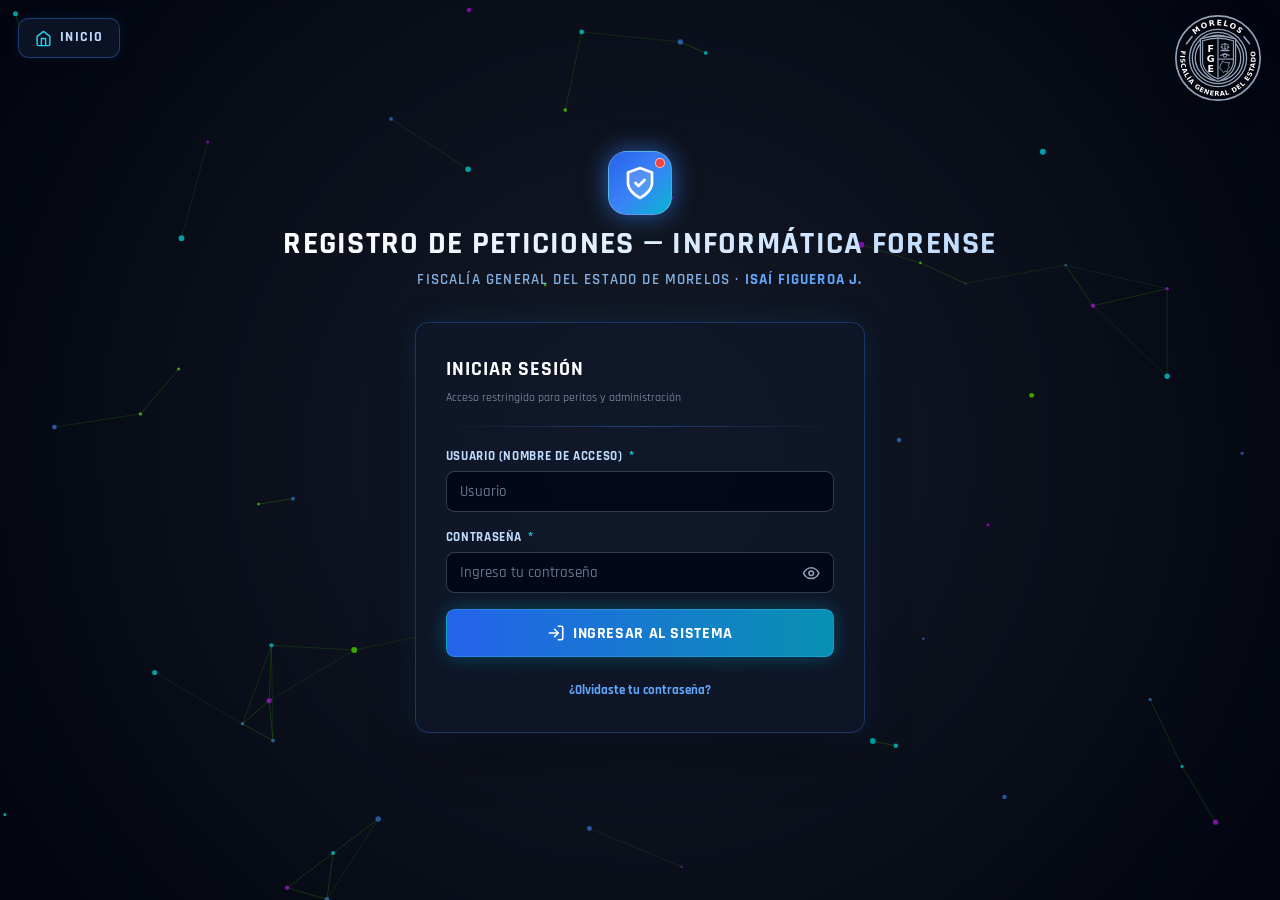
==== commit 2a2191fc: "Add files via upload" ====
--- a/admin.html
+++ b/admin.html
@@ -52,9 +52,6 @@
                     <div class="flex items-center gap-2 flex-wrap">
                         <strong id="adminFullName" style="font-size:1.1rem;">Administrador</strong>
                         <span class="badge badge-amber">Administrador</span>
-                        <span id="connectionStatusPill" class="status-pill local">
-                            <span class="dot"></span><span>Offline Local</span>
-                        </span>
                     </div>
                     <div id="adminSubInfo" class="text-xs text-muted font-mono">—</div>
                 </div>
--- a/css/styles.css
+++ b/css/styles.css
@@ -74,6 +74,7 @@
     color: var(--text-white);
     overflow-x: hidden;
     min-height: 100vh;
+    position: relative;
     -webkit-font-smoothing: antialiased;
     line-height: 1.45;
 }
@@ -198,9 +199,9 @@
     text-decoration: underline;
 }
 
-/* Botón Inicio superior izquierdo idéntico */
+/* Botón Inicio superior izquierdo (fijo al encabezado, no se sobrepone al bajar la página) */
 .btn-inicio {
-    position: fixed;
+    position: absolute;
     top: 1.15rem;
     left: 1.15rem;
     z-index: 40;
@@ -230,9 +231,9 @@
     transform: translateY(-1px);
 }
 
-/* Logo FGE superior derecho idéntico */
+/* Logo FGE superior derecho (fijo al encabezado, no se sobrepone al bajar la página) */
 .logo-fge {
-    position: fixed;
+    position: absolute;
     top: 0.85rem;
     right: 1.15rem;
     z-index: 40;
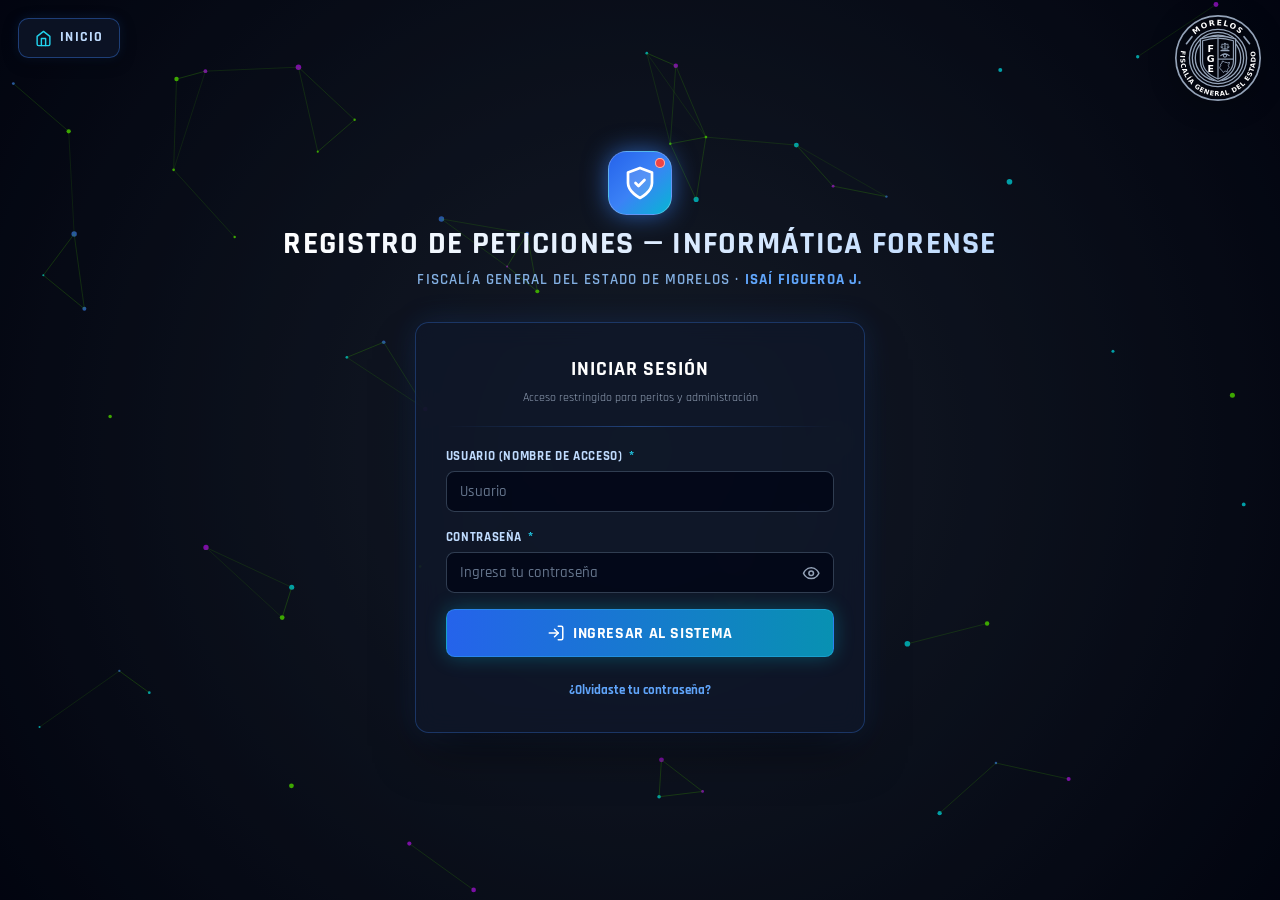
==== commit da519c21: "Hacer opcionales dictamen/receptor/observaciones y agregar alerta en panel admin para nuevos listado" ====
--- a/admin.html
+++ b/admin.html
@@ -91,7 +91,7 @@
                     <svg class="svg-icon" style="width:1.5rem;height:1.5rem;" viewBox="0 0 24 24"><ellipse cx="12" cy="5" rx="9" ry="3"/><path d="M21 12c0 1.66-4 3-9 3s-9-1.34-9-3"/><path d="M3 5v14c0 1.66 4 3 9 3s9-1.34 9-3V5"/></svg>
                 </div>
             </div>
-            <div class="kpi-card">
+            <div id="kpiPendingCatalogsCard" class="kpi-card" style="cursor:pointer;" title="Clic para revisar, editar o aceptar nuevos campos en listados">
                 <div>
                     <div class="kpi-label">Listados Pendientes</div>
                     <div id="statPendingCatalogs" class="kpi-value text-amber">0</div>
@@ -107,6 +107,27 @@
                 </div>
                 <div class="kpi-icon" style="background:rgba(59,130,246,0.18); color:#60a5fa;">
                     <svg class="svg-icon" style="width:1.5rem;height:1.5rem;" viewBox="0 0 24 24"><circle cx="12" cy="12" r="10"/><polyline points="12 6 12 12 16 14"/></svg>
+                </div>
+            </div>
+        </section>
+
+        <!-- ALERTA DESTACADA: NUEVOS CAMPOS EN LISTADOS PENDIENTES DE REVISAR / ACEPTAR -->
+        <section id="pendingCatalogAlertBanner" class="glass-panel hidden" style="padding: 0.95rem 1.2rem; border-color: rgba(251,191,36,0.65); background: rgba(120,53,15,0.28);">
+            <div class="flex items-center justify-between flex-wrap gap-3">
+                <div class="flex items-center gap-3">
+                    <svg class="svg-icon text-amber" style="width:1.5rem; height:1.5rem; flex-shrink:0;" viewBox="0 0 24 24">
+                        <path d="M10.29 3.86 1.82 18a2 2 0 0 0 1.71 3h16.94a2 2 0 0 0 1.71-3L13.71 3.86a2 2 0 0 0-3.42 0z"/>
+                        <line x1="12" y1="9" x2="12" y2="13"/>
+                        <line x1="12" y1="17" x2="12.01" y2="17"/>
+                    </svg>
+                    <div>
+                        <strong style="color:#fde68a; text-transform:uppercase; letter-spacing:0.04em;">Alerta de Nuevos Campos en Listados</strong>
+                        <div id="pendingAlertBannerText" class="text-sm" style="color:#fef3c7;">Hay elementos nuevos pendientes de editar o aceptar.</div>
+                    </div>
+                </div>
+                <div class="flex flex-wrap gap-2">
+                    <button type="button" id="btnOpenPendingAlertModal" class="btn btn-warning btn-sm">Revisar / Aceptar ahora</button>
+                    <button type="button" id="btnBannerGoCatalogs" class="btn btn-secondary btn-sm">Ir a Listados</button>
                 </div>
             </div>
         </section>
@@ -494,6 +515,36 @@
     </div>
 
     <!-- ======================================================================
+         MODAL: ALERTA DE NUEVO CAMPO EN LISTADO (EDITAR / ACEPTAR)
+         ====================================================================== -->
+    <div id="pendingCatalogAlertModal" class="modal-backdrop">
+        <div class="glass-panel-strong modal-dialog">
+            <div class="modal-header">
+                <h3 class="modal-title">
+                    <svg class="svg-icon text-amber" viewBox="0 0 24 24">
+                        <path d="M10.29 3.86 1.82 18a2 2 0 0 0 1.71 3h16.94a2 2 0 0 0 1.71-3L13.71 3.86a2 2 0 0 0-3.42 0z"/>
+                        <line x1="12" y1="9" x2="12" y2="13"/>
+                        <line x1="12" y1="17" x2="12.01" y2="17"/>
+                    </svg>
+                    <span>Alerta: Nuevo Campo en Listado</span>
+                </h3>
+                <button type="button" class="modal-close" data-close-modal="pendingCatalogAlertModal">&times;</button>
+            </div>
+            <div class="modal-body flex flex-col gap-3">
+                <div class="info-box warning">
+                    Se detectó un nuevo valor agregado a los listados del sistema.
+                    Puedes <strong>Aceptar</strong> el campo tal como fue capturado, <strong>Editar y Aceptar</strong> para corregir ortografía (propagándolo a los registros), o <strong>Rechazar</strong>.
+                </div>
+                <div id="pendingAlertList" class="flex flex-col gap-2" style="max-height: 52vh; overflow-y: auto;"></div>
+            </div>
+            <div class="modal-footer">
+                <button type="button" id="btnAlertGoCatalogsTab" class="btn btn-secondary">Ir a Listados</button>
+                <button type="button" class="btn btn-ghost" data-close-modal="pendingCatalogAlertModal">Revisar después</button>
+            </div>
+        </div>
+    </div>
+
+    <!-- ======================================================================
          MODAL: EDITAR / AUTORIZAR ELEMENTO DE CATÁLOGO
          ====================================================================== -->
     <div id="catalogEditModal" class="modal-backdrop">
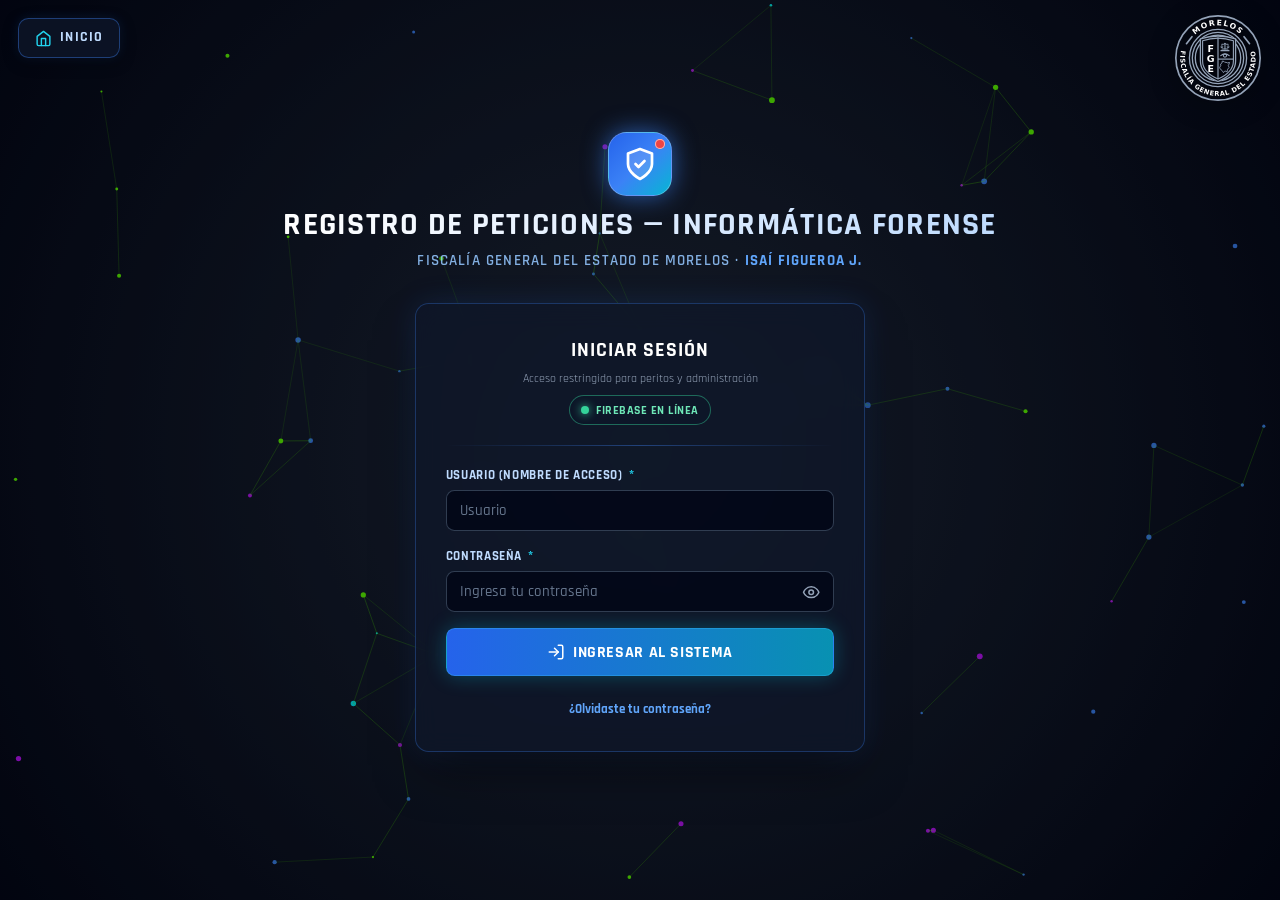
==== commit ba98a547: "Agregar campo ALIAS, vincular Peritos a Usuarios, mostrar estado Firebase y quitar prefijos LIC./AIC" ====
--- a/admin.html
+++ b/admin.html
@@ -52,6 +52,9 @@
                     <div class="flex items-center gap-2 flex-wrap">
                         <strong id="adminFullName" style="font-size:1.1rem;">Administrador</strong>
                         <span class="badge badge-amber">Administrador</span>
+                        <span id="connectionStatusPill" class="status-pill local">
+                            <span class="dot"></span><span>Offline Local</span>
+                        </span>
                     </div>
                     <div id="adminSubInfo" class="text-xs text-muted font-mono">—</div>
                 </div>
@@ -464,15 +467,19 @@
 
                 <div class="form-group">
                     <label class="form-label" for="usrFullName">Nombre Completo <span class="req-star">*</span></label>
-                    <input type="text" id="usrFullName" class="form-control" placeholder="Ej. Ing. Luis Ángel Pérez" required>
+                    <input type="text" id="usrFullName" class="form-control" placeholder="nombre completo" required>
+                </div>
+                <div class="form-group">
+                    <label class="form-label" for="usrAlias">Alias <span class="req-star">*</span></label>
+                    <input type="text" id="usrAlias" class="form-control" placeholder="Alias (se mostrará en PERITO)" required>
                 </div>
                 <div class="form-group">
                     <label class="form-label" for="usrUsername">Nombre de Acceso (Usuario) <span class="req-star">*</span></label>
-                    <input type="text" id="usrUsername" class="form-control font-mono" placeholder="Ej. luis.angel" required>
+                    <input type="text" id="usrUsername" class="form-control font-mono" placeholder="ifijer" required>
                 </div>
                 <div class="form-group">
                     <label class="form-label" for="usrEmail">Correo Electrónico <span class="req-star">*</span></label>
-                    <input type="email" id="usrEmail" class="form-control" placeholder="usuario@fiscaliamorelos.gob.mx" required>
+                    <input type="email" id="usrEmail" class="form-control" placeholder="usuario@correo.com" required>
                 </div>
 
                 <!-- Contraseña inicial SOLO al crear usuario; jamás visible después -->
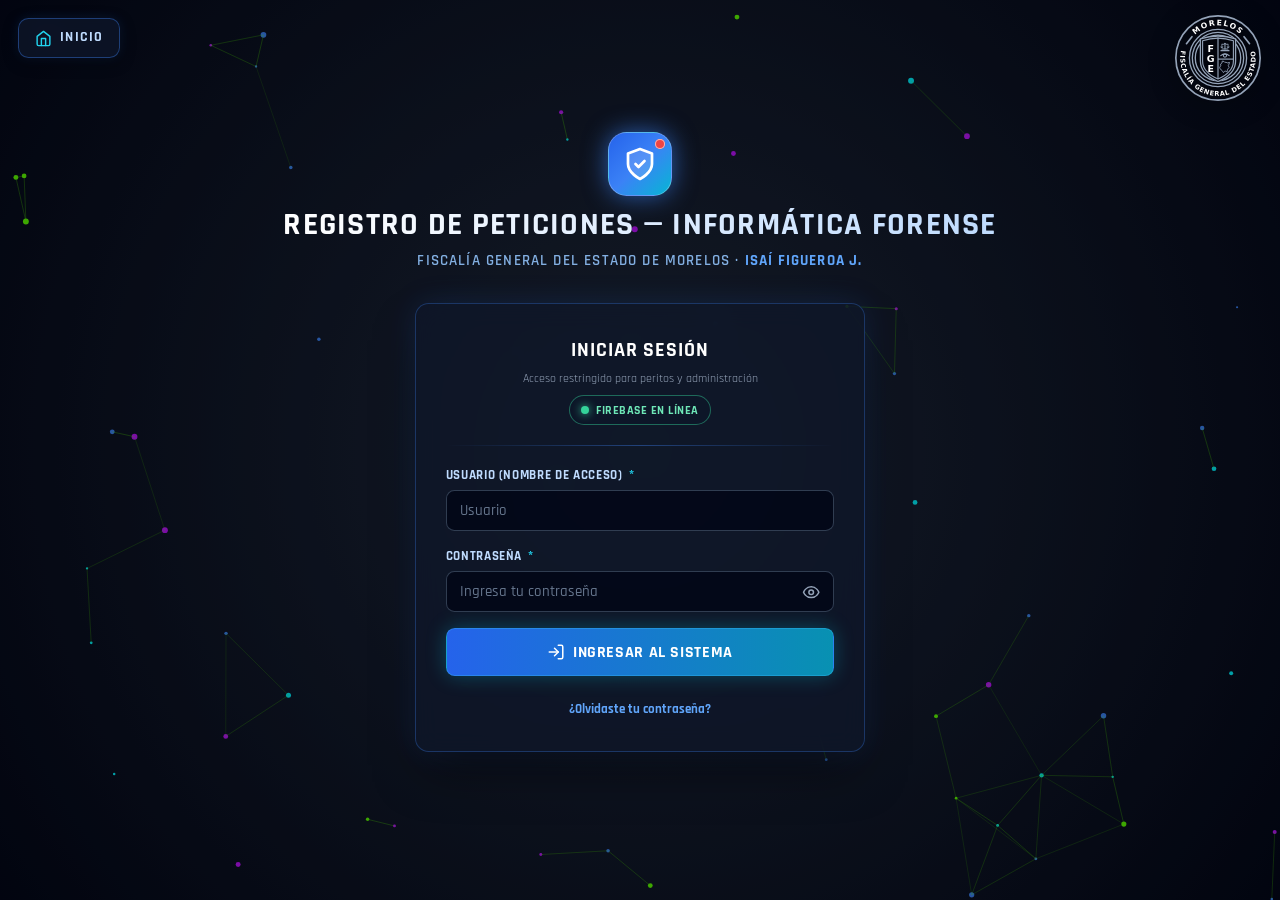
==== commit e62443c5: "Agregar favicon en index.html, dashboard.html y admin.html" ====
--- a/admin.html
+++ b/admin.html
@@ -6,6 +6,7 @@
     <meta name="description" content="Panel Administrador — Sistema de Registro de Peticiones de Informática Forense FGE Morelos.">
     <meta name="author" content="Isaí Figueroa J.">
     <title>Panel Administrador — Registro Informática Forense | FGE Morelos</title>
+    <link rel="icon" type="image/x-icon" href="https://isaifijer.com.mx/imagenes/favicon.ico">
     <link rel="manifest" href="manifest.webmanifest">
     <link rel="stylesheet" href="css/styles.css">
 </head>
